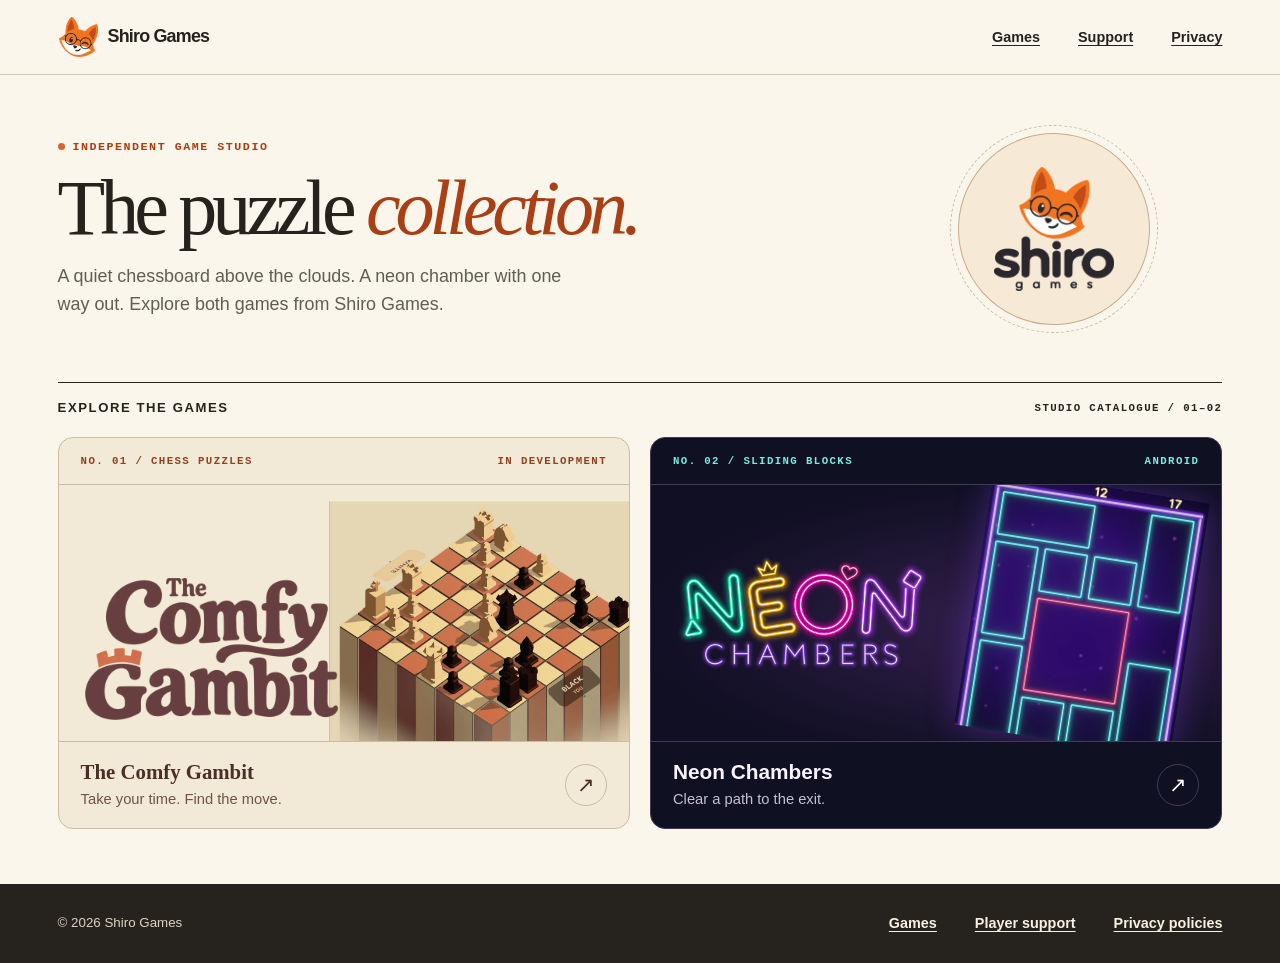
==== index.html @ bc64e57d "Present both Shiro games with official artwork, intros and player policies" ====
<!doctype html>
<html lang="en"><head><meta charset="utf-8"><meta name="viewport" content="width=device-width, initial-scale=1">
<title>The puzzle collection | Shiro Games</title><meta name="description" content="Discover The Comfy Gambit and Neon Chambers, two Android puzzle games from Shiro Games.">
<link rel="icon" href="/assets/fox.webp" type="image/webp"><link rel="stylesheet" href="/style.css"></head>
<body class=""><a class="skip" href="#main">Skip to content</a>
<header class="top"><div class="wrap"><a class="brand" href="/"><img src="/assets/fox.webp" alt="">Shiro Games</a><nav aria-label="Main"><a href="/#games">Games</a><a href="/support.html">Support</a><a href="/privacy.html">Privacy</a></nav></div></header>
<main id="main"><div class="wrap"><section class="studio"><div><p class="kicker"><span class="dot"></span>Independent game studio</p><h1>The puzzle <em>collection.</em></h1><p class="standfirst">A quiet chessboard above the clouds. A neon chamber with one way out. Explore both games from Shiro Games.</p></div><div class="stamp"><img class="" src="/assets/shiro.webp" alt="Shiro Games fox logo"></div></section>
<section id="games" aria-labelledby="games-title"><div class="labelrow"><h2 id="games-title">Explore the games</h2><span class="edition">Studio catalogue / 01–02</span></div><div class="shelf"><a class="card comfy" href="/the-comfy-gambit/"><div class="cardtop"><span class="num">No. 01 / Chess puzzles</span><span class="num">In development</span></div>
<div class="plate"><img class="letter" src="/assets/comfy-logo.webp" alt=""><img class="board" src="/assets/comfy-board.webp" alt=""></div><div class="cardbody"><div><h3>The Comfy Gambit</h3><p>Take your time. Find the move.</p></div><span class="arrow" aria-hidden="true">↗</span></div></a><a class="card neon" href="/neon-chambers-site/"><div class="cardtop"><span class="num">No. 02 / Sliding blocks</span><span class="num">Android</span></div>
<div class="plate"><img class="letter" src="/assets/neon-logo.webp" alt=""><img class="board" src="/assets/neon-board.webp" alt=""></div><div class="cardbody"><div><h3>Neon Chambers</h3><p>Clear a path to the exit.</p></div><span class="arrow" aria-hidden="true">↗</span></div></a></div></section></div></main>
<footer class="foot"><div class="wrap"><small>© 2026 Shiro Games</small><div class="footlinks"><a href="/#games">Games</a><a href="/support.html">Player support</a><a href="/privacy.html">Privacy policies</a></div></div></footer></body></html>
---- style.css ----
* {box-sizing:border-box}
:root {--paper:#faf6ec;--ink:#26231f;--muted:#625d54;--accent:#a83f15;--line:#d5c9b8;--serif:Georgia,"Times New Roman",serif;--sans:"Segoe UI",Arial,sans-serif;--mono:ui-monospace,Consolas,monospace}
body {margin:0;background:var(--paper);color:var(--ink);font:1rem/1.55 var(--sans)}
a {color:inherit;text-underline-offset:.2em} a:hover {text-decoration-thickness:2px} :focus-visible {outline:3px solid #0086a0;outline-offset:4px}
img,video {display:block;max-width:100%} p,h1,h2,h3,figure {margin:0} main {min-height:62vh}
.wrap {max-width:1260px;width:calc(100% - clamp(36px,9vw,144px));margin:auto}
.top {border-bottom:1px solid var(--line);background:#faf6ec;color:#26231f}
.top .wrap,.foot .wrap,.bar,.labelrow {display:flex;align-items:center;justify-content:space-between;gap:18px}
.top .wrap {min-height:74px}.brand {display:inline-flex;gap:9px;align-items:center;text-decoration:none;font-size:1.12rem;font-weight:750;letter-spacing:-.045em}
.brand img {width:41px;height:40px;object-fit:contain} nav,.footlinks,.actions {display:flex;gap:clamp(14px,3vw,38px);align-items:center;flex-wrap:wrap}
nav a,.footlinks a {font-size:.9rem;font-weight:600}.skip {position:absolute;top:-100px;z-index:10;background:white;color:black;padding:8px}.skip:focus {top:0}
.kicker,.num,.edition {font:700 .73rem/1.5 var(--mono);letter-spacing:.13em;text-transform:uppercase}
.kicker {color:var(--accent)}.dot {display:inline-block;width:.62em;height:.62em;border-radius:50%;background:#d36832;margin-right:.65em}
.studio {display:grid;grid-template-columns:1fr minmax(160px,29%);align-items:center;gap:6%;padding:clamp(32px,4.5vw,68px) 0}
.studio h1,.page-title {font:normal clamp(3rem,6.1vw,5.9rem)/.98 var(--serif);letter-spacing:-.065em;margin:14px 0 16px}
.studio h1 em {color:var(--accent);font-weight:400}.standfirst {max-width:52ch;color:var(--muted);font-size:clamp(1rem,1.4vw,1.18rem)}
.stamp {justify-self:center;width:clamp(140px,15vw,210px);aspect-ratio:1;display:grid;place-items:center;border:1px solid #caaa89;border-radius:50%;outline:1px dashed #cfbc9f;outline-offset:7px;background:#f6e9d6;transform:rotate(3deg)}
.stamp img {width:63%;transform:rotate(-3deg)}.labelrow {border-top:1px solid var(--ink);padding:15px 0 18px}.labelrow h2 {font-size:.82rem;letter-spacing:.12em;text-transform:uppercase}.num,.edition {font-size:.67rem}
.shelf {display:grid;grid-template-columns:1fr 1fr;gap:20px;padding-bottom:55px}
.comfy {--paper:#f2e9d6;--ink:#492e29;--accent:#914122;--muted:#705349;--line:#cbbb9f;--btn:#663a2c;--btnink:#fff4e1}
.neon {--paper:#101023;--ink:#faf4ff;--muted:#c6bfd8;--accent:#79ecde;--line:#433856;--btn:#9af4e6;--btnink:#101628}
.card {background:var(--paper);color:var(--ink);overflow:hidden;display:flex;flex-direction:column;border-radius:15px;border:1px solid var(--line);text-decoration:none}
.cardtop {display:flex;justify-content:space-between;gap:12px;color:var(--accent);padding:15px 22px;border-bottom:1px solid var(--line)}
.plate {display:grid;grid-template-columns:51% 49%;align-items:center;position:relative;isolation:isolate;height:clamp(190px,20vw,275px);overflow:hidden}
.comfy .plate {background:#f2ead7}.neon .plate {background:radial-gradient(ellipse at 68% 55%,#35204e,#100f23 73%)}
.plate .letter {width:87%;margin-left:9%;z-index:1}.plate .board {width:115%;max-width:none;justify-self:center}
.neon .plate .board {width:78%;transform:rotate(9deg);box-shadow:0 0 32px #8a48ff55}.comfy .plate .board {mix-blend-mode:multiply;transform:translateY(5%)}
.cardbody {display:flex;justify-content:space-between;align-items:center;gap:10px;border-top:1px solid var(--line);padding:18px 22px}
.cardbody p {font-size:.92rem;color:var(--muted);margin-top:4px}.cardbody h3 {font:600 1.3rem var(--serif)}.neon .cardbody h3 {font-family:var(--sans)}
.arrow {flex:none;display:grid;place-items:center;width:42px;height:42px;border:1px solid var(--line);border-radius:50%;font-size:1.3rem}.card:hover .arrow {background:var(--btn);color:var(--btnink)}
.foot {background:#26231f;color:#f9f1e2}.foot .wrap {padding:28px 0;flex-wrap:wrap}.foot small {color:#e1d2c0}
.game,.doc {background:var(--paper);color:var(--ink)}.hero {display:grid;grid-template-columns:1fr 1fr;align-items:center;gap:7%;padding:clamp(36px,5vw,80px) 0}
.game h1 img {width:min(95%,400px);max-height:190px;object-fit:contain;object-position:left;margin:22px 0}.game h2 {font:normal clamp(2.3rem,4.5vw,4.3rem)/1.01 var(--serif);letter-spacing:-.045em}.neon.game h2 {font-family:var(--sans);font-weight:700}
.lede {max-width:46ch;margin:12px 0 24px;color:var(--muted);font-size:1.08rem}
.btn {display:inline-block;padding:10px 18px;background:var(--btn,#983c19);color:var(--btnink,white);border-radius:30px;text-decoration:none;font-weight:650}.btn:hover {text-decoration:underline}
.actions {gap:16px}.cover {border:1px solid var(--line);border-radius:12px;padding:14px;background:var(--paper);max-width:460px;width:100%;justify-self:end;overflow:hidden}
.cover img {width:100%;height:clamp(230px,26vw,385px);object-fit:contain}.cover figcaption {border-top:1px solid var(--line);padding:10px 2px 0;color:var(--muted)}
.section {padding:clamp(32px,5vw,72px) 0;border-top:1px solid var(--line)}.section h2 {margin:8px 0 20px}
.frames {display:grid;grid-template-columns:repeat(3,1fr);gap:clamp(12px,3vw,38px)}.frames img {width:100%;height:auto;border:1px solid var(--line);border-radius:12px}
.frames figcaption {margin:12px 0;color:var(--muted);font-size:.94rem}.frames b {display:block;color:var(--ink);font-size:1.06rem}
.film {display:grid;grid-template-columns:.8fr 1.2fr;align-items:center;gap:7%}.film video {width:100%;height:clamp(210px,25vw,340px);background:var(--paper);border:1px solid var(--line);border-radius:12px;object-fit:contain;padding:8px}
.doc .inner {max-width:760px;margin:auto;padding:50px 0 70px}.doc h1 {font:normal clamp(2.5rem,5vw,4.5rem)/1.04 var(--serif);letter-spacing:-.05em;margin:12px 0 18px}.doc h2 {font:600 1.55rem/1.18 var(--serif);margin:34px 0 10px}.doc p,.doc li {margin-bottom:12px}.doc a {color:var(--accent)}.doc ul {padding-left:1.3rem}.doc .policy-choice {display:block;padding:16px 0;border-bottom:1px solid var(--line);font-weight:650}
@media(max-width:760px){.wrap {width:calc(100% - 36px)}.shelf {grid-template-columns:1fr}.plate {height:clamp(185px,47vw,320px)}.studio {grid-template-columns:1fr 100px;gap:18px}.stamp {width:90px}.studio h1 {font-size:clamp(2.7rem,7.4vw,4.1rem)}.hero,.film {grid-template-columns:1fr;gap:26px}.cover {justify-self:center;max-width:520px}.cover img {height:250px}.frames {gap:12px}.film video {height:250px}.edition {letter-spacing:.04em}.top .wrap {gap:8px;min-height:60px}nav {gap:12px}}
@media(max-width:510px){.top .brand {font-size:1rem;gap:4px}.brand img {width:29px}nav a {font-size:.8rem}.studio {grid-template-columns:1fr 72px}.stamp {width:66px}.standfirst {font-size:.96rem}.cardbody,.cardtop {padding:14px 15px}.frames {grid-template-columns:repeat(3,minmax(0,1fr))}.frames figcaption {font-size:.8rem}.frames b {font-size:.9rem}.wrap {width:calc(100% - 28px)}.footlinks {gap:13px}.game h1 img {max-height:140px}.doc .inner {padding-top:32px}}
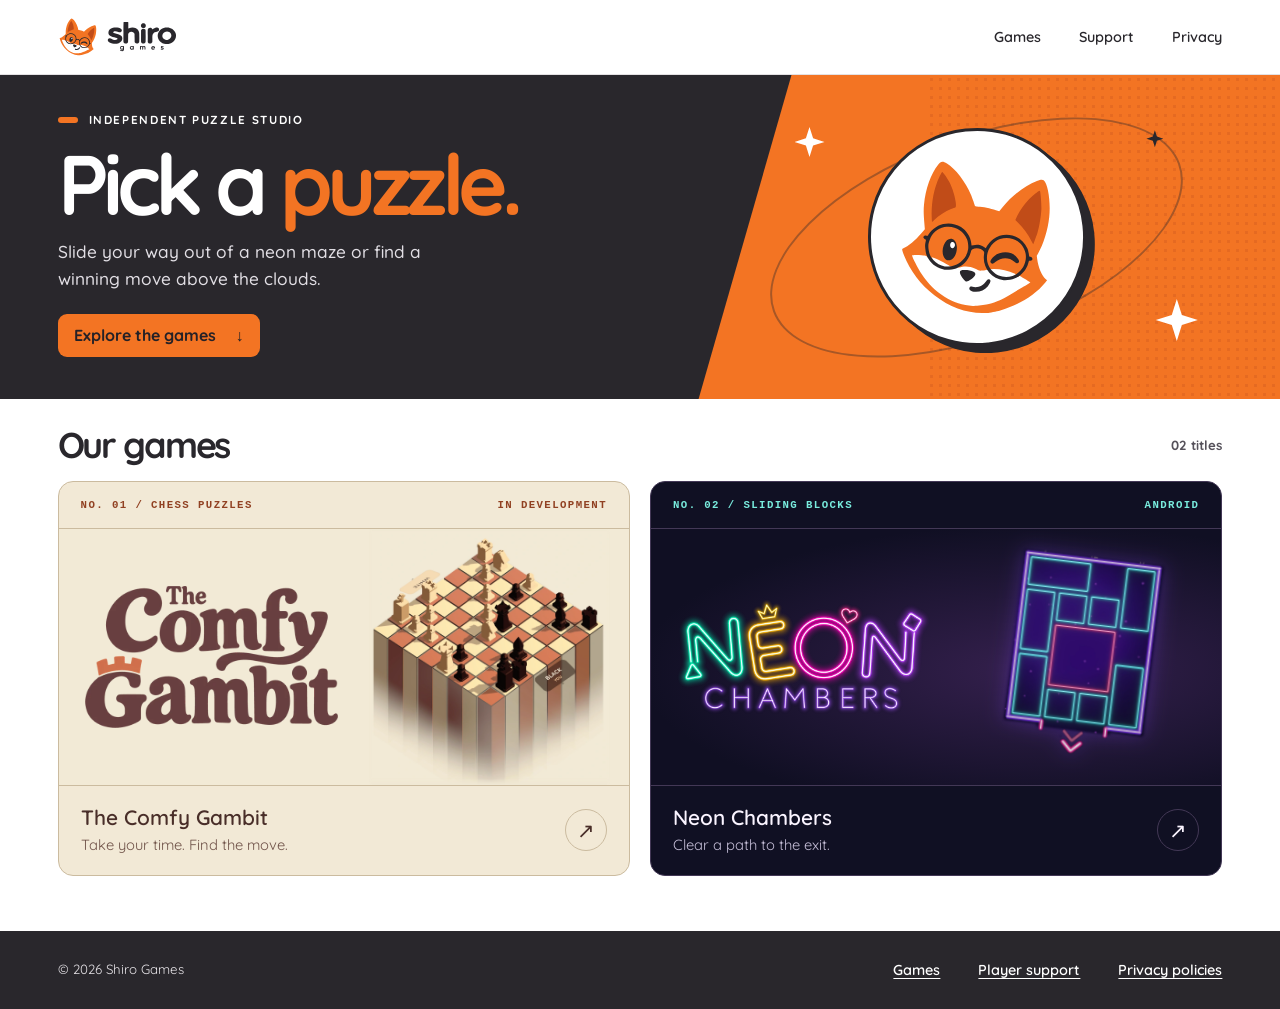
==== commit faac00a3: "Restore Shiro studio colors and lettering and blend the genuine game artwork" ====
--- a/index.html
+++ b/index.html
@@ -1,11 +1,26 @@
 <!doctype html>
 <html lang="en"><head><meta charset="utf-8"><meta name="viewport" content="width=device-width, initial-scale=1">
 <title>The puzzle collection | Shiro Games</title><meta name="description" content="Discover The Comfy Gambit and Neon Chambers, two Android puzzle games from Shiro Games.">
-<link rel="icon" href="/assets/fox.webp" type="image/webp"><link rel="stylesheet" href="/style.css"></head>
-<body class=""><a class="skip" href="#main">Skip to content</a>
-<header class="top"><div class="wrap"><a class="brand" href="/"><img src="/assets/fox.webp" alt="">Shiro Games</a><nav aria-label="Main"><a href="/#games">Games</a><a href="/support.html">Support</a><a href="/privacy.html">Privacy</a></nav></div></header>
-<main id="main"><div class="wrap"><section class="studio"><div><p class="kicker"><span class="dot"></span>Independent game studio</p><h1>The puzzle <em>collection.</em></h1><p class="standfirst">A quiet chessboard above the clouds. A neon chamber with one way out. Explore both games from Shiro Games.</p></div><div class="stamp"><img class="" src="/assets/shiro.webp" alt="Shiro Games fox logo"></div></section>
-<section id="games" aria-labelledby="games-title"><div class="labelrow"><h2 id="games-title">Explore the games</h2><span class="edition">Studio catalogue / 01–02</span></div><div class="shelf"><a class="card comfy" href="/the-comfy-gambit/"><div class="cardtop"><span class="num">No. 01 / Chess puzzles</span><span class="num">In development</span></div>
-<div class="plate"><img class="letter" src="/assets/comfy-logo.webp" alt=""><img class="board" src="/assets/comfy-board.webp" alt=""></div><div class="cardbody"><div><h3>The Comfy Gambit</h3><p>Take your time. Find the move.</p></div><span class="arrow" aria-hidden="true">↗</span></div></a><a class="card neon" href="/neon-chambers-site/"><div class="cardtop"><span class="num">No. 02 / Sliding blocks</span><span class="num">Android</span></div>
-<div class="plate"><img class="letter" src="/assets/neon-logo.webp" alt=""><img class="board" src="/assets/neon-board.webp" alt=""></div><div class="cardbody"><div><h3>Neon Chambers</h3><p>Clear a path to the exit.</p></div><span class="arrow" aria-hidden="true">↗</span></div></a></div></section></div></main>
+<link rel="icon" href="/assets/fox.webp" type="image/webp"><link rel="stylesheet" href="/style.css?v=fox2"></head>
+<body class="home"><a class="skip" href="#main">Skip to content</a>
+<header class="top"><div class="wrap"><a class="brand" href="/"><img class="brand-fox" src="/assets/shiro-fox.svg" alt=""><img class="brand-type" src="/assets/shiro-type.svg" alt="Shiro Games"></a><nav aria-label="Main"><a href="/#games">Games</a><a href="/support.html">Support</a><a href="/privacy.html">Privacy</a></nav></div></header>
+<main id="main">
+  <section class="spotlight">
+    <div class="wrap studio">
+      <div class="studio-copy">
+        <p class="kicker"><span class="signal"></span>Independent puzzle studio</p>
+        <h1>Pick a <span>puzzle.</span></h1>
+        <p class="standfirst">Slide your way out of a neon maze or find a winning move above the clouds.</p>
+        <a class="jump" href="#games">Explore the games <span aria-hidden="true">↓</span></a>
+      </div>
+      <div class="fox-print" aria-hidden="true"><div class="orbit"></div><div class="fox-disc"><img src="/assets/shiro-fox.svg" alt=""></div><i class="spark one"></i><i class="spark two"></i><i class="spark three"></i></div>
+    </div>
+  </section>
+  <section class="wrap collection" id="games" aria-labelledby="games-title">
+    <div class="labelrow"><h2 id="games-title">Our games</h2><span class="catalog-count">02 titles</span></div>
+    <div class="shelf"><a class="card comfy" href="/the-comfy-gambit/"><div class="cardtop"><span class="num">No. 01 / Chess puzzles</span><span class="num">In development</span></div>
+<div class="plate"><img class="letter" src="/assets/comfy-logo.webp" alt=""><img class="board" src="/assets/comfy-board.webp?v=blend" alt=""></div><div class="cardbody"><div><h3>The Comfy Gambit</h3><p>Take your time. Find the move.</p></div><span class="arrow" aria-hidden="true">↗</span></div></a><a class="card neon" href="/neon-chambers-site/"><div class="cardtop"><span class="num">No. 02 / Sliding blocks</span><span class="num">Android</span></div>
+<div class="plate"><img class="letter" src="/assets/neon-logo.webp" alt=""><img class="board" src="/assets/neon-board.webp?v=full" alt=""></div><div class="cardbody"><div><h3>Neon Chambers</h3><p>Clear a path to the exit.</p></div><span class="arrow" aria-hidden="true">↗</span></div></a></div>
+  </section>
+</main>
 <footer class="foot"><div class="wrap"><small>© 2026 Shiro Games</small><div class="footlinks"><a href="/#games">Games</a><a href="/support.html">Player support</a><a href="/privacy.html">Privacy policies</a></div></div></footer></body></html>
--- a/style.css
+++ b/style.css
@@ -1,36 +1,74 @@
 * {box-sizing:border-box}
-:root {--paper:#faf6ec;--ink:#26231f;--muted:#625d54;--accent:#a83f15;--line:#d5c9b8;--serif:Georgia,"Times New Roman",serif;--sans:"Segoe UI",Arial,sans-serif;--mono:ui-monospace,Consolas,monospace}
+@font-face {
+  font-family: "Shiro UI";
+  src: url("/assets/type/Quicksand.ttf") format("truetype");
+  font-weight: 300 700;
+  font-display: swap;
+}
+:root {
+  --fox: #f37423;
+  --ear: #c14c18;
+  --charcoal: #29272c;
+  --paper: #fff;
+  --ink: var(--charcoal);
+  --muted: #56535c;
+  --accent: #9b3b12;
+  --line: #dddbe0;
+  --sans: "Shiro UI", "Trebuchet MS", sans-serif;
+  --mono: ui-monospace, Consolas, monospace;
+}
 body {margin:0;background:var(--paper);color:var(--ink);font:1rem/1.55 var(--sans)}
 a {color:inherit;text-underline-offset:.2em} a:hover {text-decoration-thickness:2px} :focus-visible {outline:3px solid #0086a0;outline-offset:4px}
 img,video {display:block;max-width:100%} p,h1,h2,h3,figure {margin:0} main {min-height:62vh}
 .wrap {max-width:1260px;width:calc(100% - clamp(36px,9vw,144px));margin:auto}
-.top {border-bottom:1px solid var(--line);background:#faf6ec;color:#26231f}
+.top {border-bottom:1px solid #e3e1e3;background:white;color:var(--charcoal)}
 .top .wrap,.foot .wrap,.bar,.labelrow {display:flex;align-items:center;justify-content:space-between;gap:18px}
 .top .wrap {min-height:74px}.brand {display:inline-flex;gap:9px;align-items:center;text-decoration:none;font-size:1.12rem;font-weight:750;letter-spacing:-.045em}
-.brand img {width:41px;height:40px;object-fit:contain} nav,.footlinks,.actions {display:flex;gap:clamp(14px,3vw,38px);align-items:center;flex-wrap:wrap}
+.brand img {display:block;object-fit:contain}
+.brand-fox {width:40px;height:41px}
+.brand-type {width:70px;height:34px}
+nav a {text-decoration:none}
+nav a:hover {text-decoration:underline;text-decoration-color:var(--ear)} nav,.footlinks,.actions {display:flex;gap:clamp(14px,3vw,38px);align-items:center;flex-wrap:wrap}
 nav a,.footlinks a {font-size:.9rem;font-weight:600}.skip {position:absolute;top:-100px;z-index:10;background:white;color:black;padding:8px}.skip:focus {top:0}
 .kicker,.num,.edition {font:700 .73rem/1.5 var(--mono);letter-spacing:.13em;text-transform:uppercase}
-.kicker {color:var(--accent)}.dot {display:inline-block;width:.62em;height:.62em;border-radius:50%;background:#d36832;margin-right:.65em}
-.studio {display:grid;grid-template-columns:1fr minmax(160px,29%);align-items:center;gap:6%;padding:clamp(32px,4.5vw,68px) 0}
-.studio h1,.page-title {font:normal clamp(3rem,6.1vw,5.9rem)/.98 var(--serif);letter-spacing:-.065em;margin:14px 0 16px}
-.studio h1 em {color:var(--accent);font-weight:400}.standfirst {max-width:52ch;color:var(--muted);font-size:clamp(1rem,1.4vw,1.18rem)}
-.stamp {justify-self:center;width:clamp(140px,15vw,210px);aspect-ratio:1;display:grid;place-items:center;border:1px solid #caaa89;border-radius:50%;outline:1px dashed #cfbc9f;outline-offset:7px;background:#f6e9d6;transform:rotate(3deg)}
-.stamp img {width:63%;transform:rotate(-3deg)}.labelrow {border-top:1px solid var(--ink);padding:15px 0 18px}.labelrow h2 {font-size:.82rem;letter-spacing:.12em;text-transform:uppercase}.num,.edition {font-size:.67rem}
+.kicker {color:var(--accent)}
+.spotlight {background:var(--charcoal);color:#fff;overflow:hidden}
+.studio {position:relative;isolation:isolate;display:grid;grid-template-columns:1.25fr 1fr;align-items:center;gap:5%;min-height:315px}
+.studio-copy {padding:36px 0 42px;z-index:1}
+.studio .kicker {display:flex;align-items:center;gap:11px;color:white;font-family:var(--sans);letter-spacing:.14em}
+.signal {width:20px;height:6px;border-radius:8px;background:var(--fox)}
+.studio h1 {font:700 clamp(3rem,6.6vw,6.5rem)/1.07 var(--sans);letter-spacing:-.07em;margin:10px 0}
+.studio h1 span {color:var(--fox)}
+.standfirst {max-width:40ch;color:#e2dfe5;font-size:clamp(1rem,1.35vw,1.15rem);font-weight:500}
+.jump {display:inline-flex;align-items:center;gap:20px;margin-top:22px;padding:9px 16px;border-radius:9px;background:var(--fox);color:#242127;font-weight:700;text-decoration:none}
+.jump:hover {background:#ff8c40}
+.fox-print {height:100%;min-height:225px;position:relative;display:grid;place-items:center;isolation:isolate}
+.fox-print:before {content:"";position:absolute;inset:0 -30vw 0 3%;background:var(--fox);transform:skewX(-16deg);z-index:-2}
+.fox-print:after {content:"";position:absolute;inset:0 -18vw 0 40%;background-image:radial-gradient(#a83c182e 1.4px,transparent 1.7px);background-size:9px 9px;z-index:-1}
+.fox-disc {width:clamp(142px,17vw,228px);aspect-ratio:1;background:#fff;border-radius:50%;display:grid;place-items:center;box-shadow:8px 8px 0 var(--charcoal);border:3px solid var(--charcoal);transform:rotate(-6deg)}
+.fox-disc img {width:80%;height:80%;object-fit:contain}
+.orbit {position:absolute;width:88%;height:62%;border:2px solid #29272c60;border-radius:50%;transform:rotate(-20deg)}
+.spark {position:absolute;background:#fff;clip-path:polygon(50% 0,62% 38%,100% 50%,62% 62%,50% 100%,38% 62%,0 50%,38% 38%);width:30px;height:30px}
+.spark.one {left:13%;top:16%}.spark.two {right:5%;bottom:18%;width:42px;height:42px}.spark.three {right:12%;top:17%;width:17px;height:17px;background:var(--charcoal)}
+.labelrow {padding:26px 0 16px}
+.labelrow h2 {font-size:clamp(1.7rem,2.8vw,2.5rem);letter-spacing:-.06em;line-height:1.1}
+.catalog-count {font-size:.83rem;font-weight:700;color:#55515a}
+.num,.edition {font-size:.67rem}
 .shelf {display:grid;grid-template-columns:1fr 1fr;gap:20px;padding-bottom:55px}
 .comfy {--paper:#f2e9d6;--ink:#492e29;--accent:#914122;--muted:#705349;--line:#cbbb9f;--btn:#663a2c;--btnink:#fff4e1}
 .neon {--paper:#101023;--ink:#faf4ff;--muted:#c6bfd8;--accent:#79ecde;--line:#433856;--btn:#9af4e6;--btnink:#101628}
 .card {background:var(--paper);color:var(--ink);overflow:hidden;display:flex;flex-direction:column;border-radius:15px;border:1px solid var(--line);text-decoration:none}
 .cardtop {display:flex;justify-content:space-between;gap:12px;color:var(--accent);padding:15px 22px;border-bottom:1px solid var(--line)}
-.plate {display:grid;grid-template-columns:51% 49%;align-items:center;position:relative;isolation:isolate;height:clamp(190px,20vw,275px);overflow:hidden}
-.comfy .plate {background:#f2ead7}.neon .plate {background:radial-gradient(ellipse at 68% 55%,#35204e,#100f23 73%)}
+.plate {display:grid;grid-template-columns:51% 49%;grid-template-rows:minmax(0,1fr);align-items:center;position:relative;isolation:isolate;height:clamp(190px,20vw,275px);overflow:hidden}
+.comfy .plate {background:#f2ead6}.neon .plate {background:radial-gradient(ellipse at 68% 55%,#35204e,#100f23 73%)}
 .plate .letter {width:87%;margin-left:9%;z-index:1}.plate .board {width:115%;max-width:none;justify-self:center}
-.neon .plate .board {width:78%;transform:rotate(9deg);box-shadow:0 0 32px #8a48ff55}.comfy .plate .board {mix-blend-mode:multiply;transform:translateY(5%)}
+.neon .plate .board {width:auto;height:80%;max-width:88%;object-fit:contain;transform:rotate(7deg);filter:drop-shadow(0 0 10px #8545ff4d)}.comfy .plate .board {width:100%;height:100%;object-fit:contain}
 .cardbody {display:flex;justify-content:space-between;align-items:center;gap:10px;border-top:1px solid var(--line);padding:18px 22px}
-.cardbody p {font-size:.92rem;color:var(--muted);margin-top:4px}.cardbody h3 {font:600 1.3rem var(--serif)}.neon .cardbody h3 {font-family:var(--sans)}
+.cardbody p {font-size:.92rem;color:var(--muted);margin-top:4px}.cardbody h3 {font:600 1.3rem var(--sans)}.neon .cardbody h3 {font-family:var(--sans)}
 .arrow {flex:none;display:grid;place-items:center;width:42px;height:42px;border:1px solid var(--line);border-radius:50%;font-size:1.3rem}.card:hover .arrow {background:var(--btn);color:var(--btnink)}
-.foot {background:#26231f;color:#f9f1e2}.foot .wrap {padding:28px 0;flex-wrap:wrap}.foot small {color:#e1d2c0}
+.foot {background:var(--charcoal);color:white}.foot .wrap {padding:28px 0;flex-wrap:wrap}.foot small {color:#e7e4e8}
 .game,.doc {background:var(--paper);color:var(--ink)}.hero {display:grid;grid-template-columns:1fr 1fr;align-items:center;gap:7%;padding:clamp(36px,5vw,80px) 0}
-.game h1 img {width:min(95%,400px);max-height:190px;object-fit:contain;object-position:left;margin:22px 0}.game h2 {font:normal clamp(2.3rem,4.5vw,4.3rem)/1.01 var(--serif);letter-spacing:-.045em}.neon.game h2 {font-family:var(--sans);font-weight:700}
+.game h1 img {width:min(95%,400px);max-height:190px;object-fit:contain;object-position:left;margin:22px 0}.game h2 {font:700 clamp(2.3rem,4.5vw,4.3rem)/1.01 var(--sans);letter-spacing:-.045em}.neon.game h2 {font-family:var(--sans);font-weight:700}
 .lede {max-width:46ch;margin:12px 0 24px;color:var(--muted);font-size:1.08rem}
 .btn {display:inline-block;padding:10px 18px;background:var(--btn,#983c19);color:var(--btnink,white);border-radius:30px;text-decoration:none;font-weight:650}.btn:hover {text-decoration:underline}
 .actions {gap:16px}.cover {border:1px solid var(--line);border-radius:12px;padding:14px;background:var(--paper);max-width:460px;width:100%;justify-self:end;overflow:hidden}
@@ -39,6 +77,15 @@
 .frames {display:grid;grid-template-columns:repeat(3,1fr);gap:clamp(12px,3vw,38px)}.frames img {width:100%;height:auto;border:1px solid var(--line);border-radius:12px}
 .frames figcaption {margin:12px 0;color:var(--muted);font-size:.94rem}.frames b {display:block;color:var(--ink);font-size:1.06rem}
 .film {display:grid;grid-template-columns:.8fr 1.2fr;align-items:center;gap:7%}.film video {width:100%;height:clamp(210px,25vw,340px);background:var(--paper);border:1px solid var(--line);border-radius:12px;object-fit:contain;padding:8px}
-.doc .inner {max-width:760px;margin:auto;padding:50px 0 70px}.doc h1 {font:normal clamp(2.5rem,5vw,4.5rem)/1.04 var(--serif);letter-spacing:-.05em;margin:12px 0 18px}.doc h2 {font:600 1.55rem/1.18 var(--serif);margin:34px 0 10px}.doc p,.doc li {margin-bottom:12px}.doc a {color:var(--accent)}.doc ul {padding-left:1.3rem}.doc .policy-choice {display:block;padding:16px 0;border-bottom:1px solid var(--line);font-weight:650}
-@media(max-width:760px){.wrap {width:calc(100% - 36px)}.shelf {grid-template-columns:1fr}.plate {height:clamp(185px,47vw,320px)}.studio {grid-template-columns:1fr 100px;gap:18px}.stamp {width:90px}.studio h1 {font-size:clamp(2.7rem,7.4vw,4.1rem)}.hero,.film {grid-template-columns:1fr;gap:26px}.cover {justify-self:center;max-width:520px}.cover img {height:250px}.frames {gap:12px}.film video {height:250px}.edition {letter-spacing:.04em}.top .wrap {gap:8px;min-height:60px}nav {gap:12px}}
-@media(max-width:510px){.top .brand {font-size:1rem;gap:4px}.brand img {width:29px}nav a {font-size:.8rem}.studio {grid-template-columns:1fr 72px}.stamp {width:66px}.standfirst {font-size:.96rem}.cardbody,.cardtop {padding:14px 15px}.frames {grid-template-columns:repeat(3,minmax(0,1fr))}.frames figcaption {font-size:.8rem}.frames b {font-size:.9rem}.wrap {width:calc(100% - 28px)}.footlinks {gap:13px}.game h1 img {max-height:140px}.doc .inner {padding-top:32px}}
+.doc .inner {max-width:760px;margin:auto;padding:50px 0 70px}.doc h1 {font:700 clamp(2.5rem,5vw,4.5rem)/1.04 var(--sans);letter-spacing:-.05em;margin:12px 0 18px}.doc h2 {font:600 1.55rem/1.18 var(--sans);margin:34px 0 10px}.doc p,.doc li {margin-bottom:12px}.doc a {color:var(--accent)}.doc ul {padding-left:1.3rem}.doc .policy-choice {display:block;padding:16px 0;border-bottom:1px solid var(--line);font-weight:650}
+@media(max-width:760px){.wrap {width:calc(100% - 36px)}.shelf {grid-template-columns:1fr}.plate {height:clamp(185px,47vw,320px)}.studio {grid-template-columns:1.15fr .85fr;gap:14px;min-height:245px}.studio h1 {font-size:clamp(2.7rem,7.4vw,4.1rem)}.hero,.film {grid-template-columns:1fr;gap:26px}.cover {justify-self:center;max-width:520px}.cover img {height:250px}.frames {gap:12px}.film video {height:250px}.edition {letter-spacing:.04em}.top .wrap {gap:8px;min-height:60px}nav {gap:12px}}
+@media(max-width:510px){.top .brand {font-size:1rem;gap:4px}.brand-fox {width:28px;height:32px}.brand-type {width:53px;height:26px}nav a {font-size:.8rem}.studio {grid-template-columns:minmax(0,1fr) 28%;gap:10px}.fox-disc {width:98px;box-shadow:4px 4px 0 var(--charcoal)}.fox-print {min-height:150px}.studio-copy {padding:26px 0}.studio .kicker {font-size:.6rem}.studio h1 {font-size:clamp(2.4rem,10vw,3rem)}.spark.one {left:8%;top:21%;width:16px;height:16px}.spark.two {width:20px;height:20px}.orbit {width:130%;height:48%}.standfirst {font-size:.96rem}.cardbody,.cardtop {padding:14px 15px}.frames {grid-template-columns:repeat(3,minmax(0,1fr))}.frames figcaption {font-size:.8rem}.frames b {font-size:.9rem}.wrap {width:calc(100% - 28px)}.footlinks {gap:13px}.game h1 img {max-height:140px}.doc .inner {padding-top:32px}}
+
+/* The feature render has a lighter paper stock than the in-game capture. */
+.game.comfy .cover {padding:0;background:#ffffeb;border-color:#d7c8ad;border-radius:24px}
+.game.comfy .cover img {height:auto;max-height:390px;object-fit:contain;mask-image:linear-gradient(90deg,transparent,#000 5% 95%,transparent)}
+.game.comfy .cover figcaption {background:#fcf5e6;text-align:center;padding:10px}
+.game.comfy .hero {gap:5%}
+.game.comfy .section .frames img {box-shadow:0 8px 24px #643e2412}
+.doc nav a,.doc .footlinks a {color:inherit}
+@media(max-width:510px){.game.comfy .cover img{max-height:285px}}
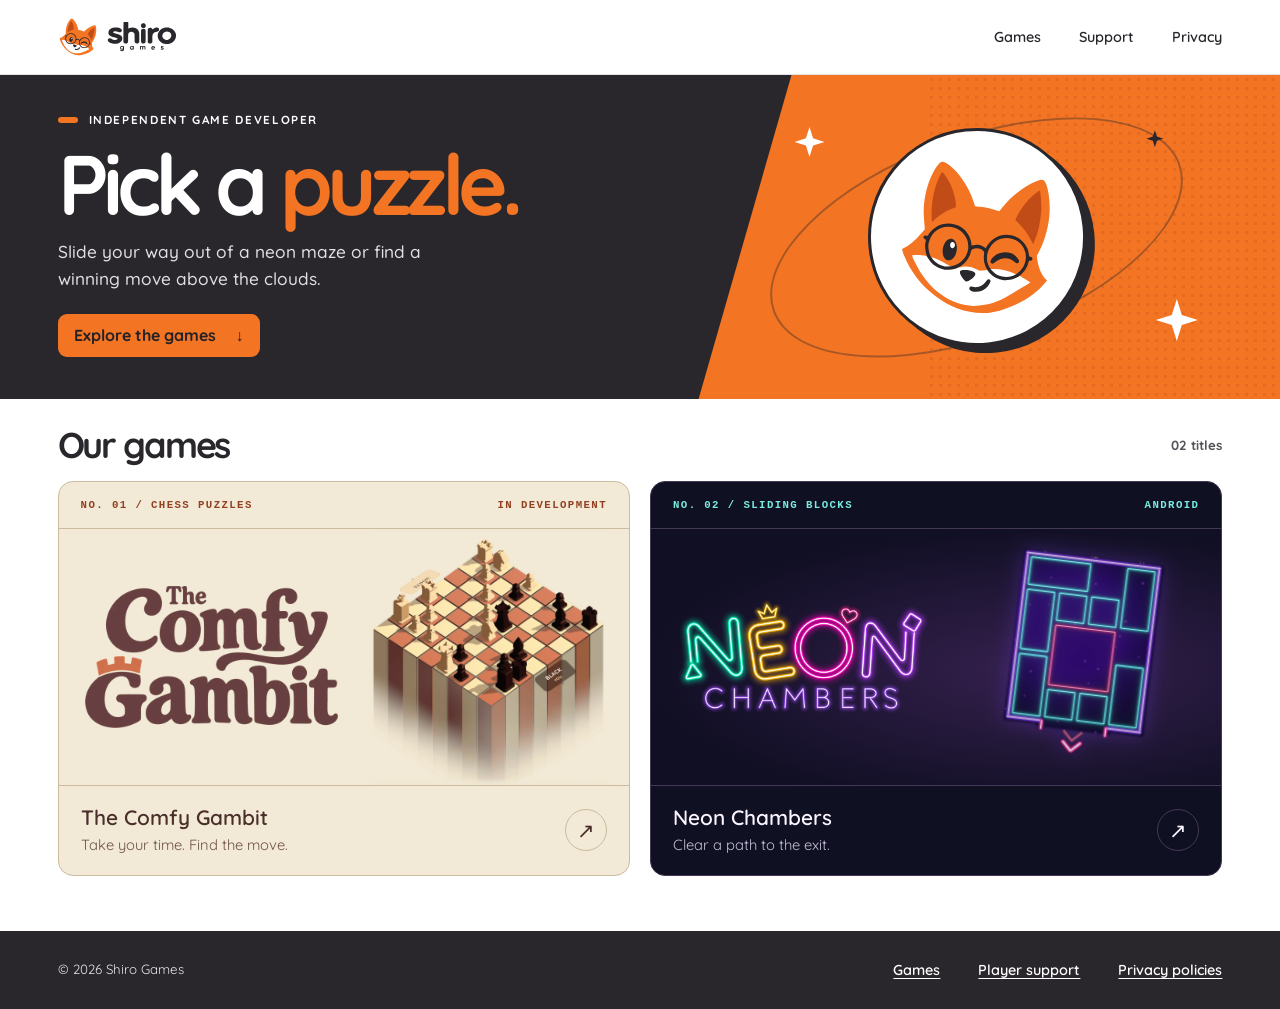
==== commit 75a578e3: "Update the homepage developer label" ====
--- a/index.html
+++ b/index.html
@@ -8,7 +8,7 @@
   <section class="spotlight">
     <div class="wrap studio">
       <div class="studio-copy">
-        <p class="kicker"><span class="signal"></span>Independent puzzle studio</p>
+        <p class="kicker"><span class="signal"></span>Independent game developer</p>
         <h1>Pick a <span>puzzle.</span></h1>
         <p class="standfirst">Slide your way out of a neon maze or find a winning move above the clouds.</p>
         <a class="jump" href="#games">Explore the games <span aria-hidden="true">↓</span></a>
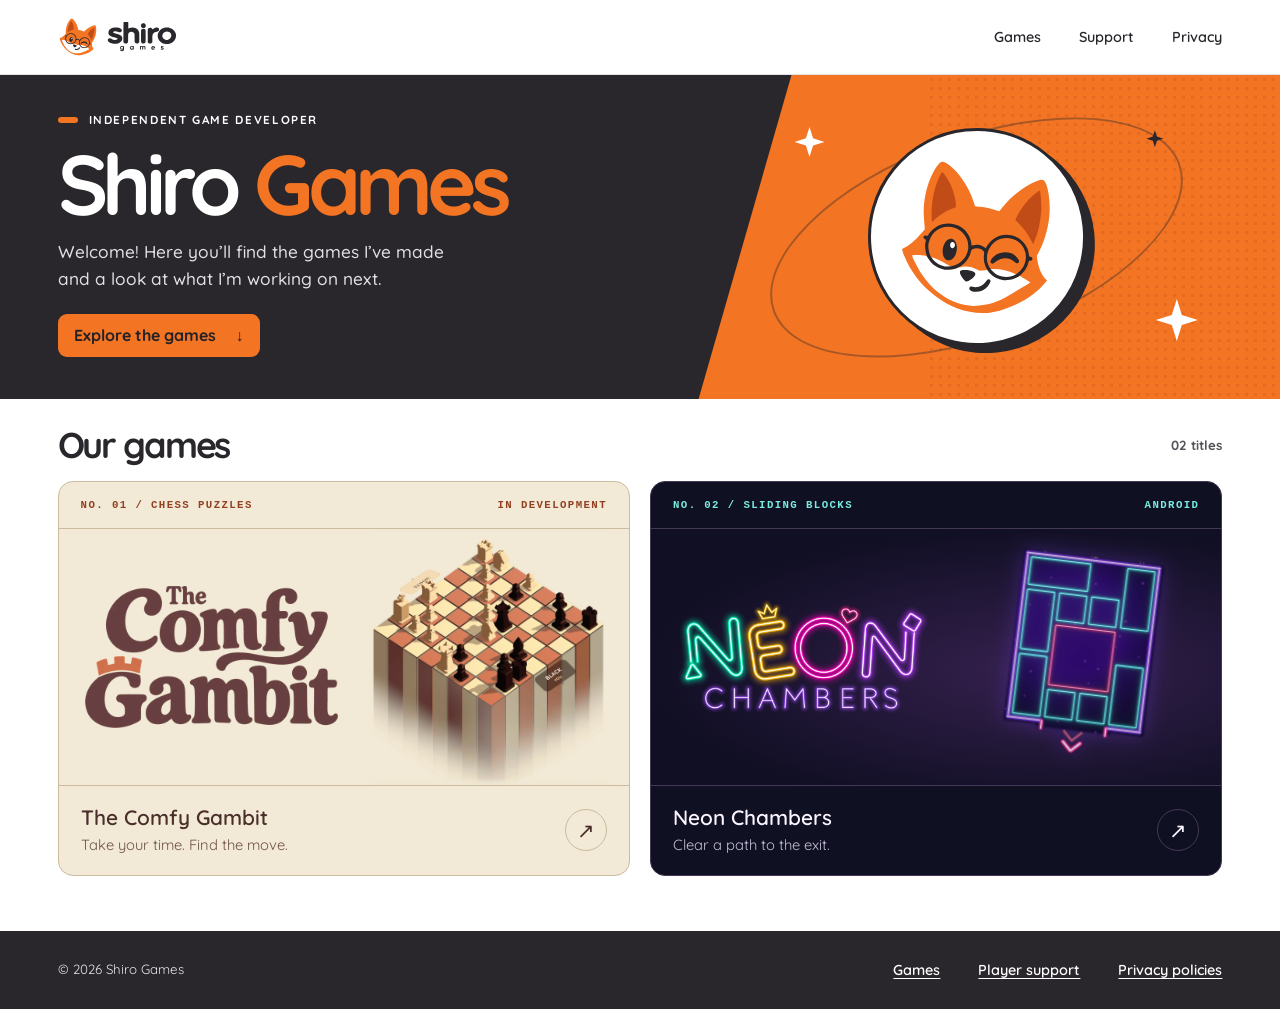
==== commit 64e8dfe4: "Introduce Shiro Games across genres on the homepage" ====
--- a/index.html
+++ b/index.html
@@ -1,6 +1,6 @@
 <!doctype html>
 <html lang="en"><head><meta charset="utf-8"><meta name="viewport" content="width=device-width, initial-scale=1">
-<title>The puzzle collection | Shiro Games</title><meta name="description" content="Discover The Comfy Gambit and Neon Chambers, two Android puzzle games from Shiro Games.">
+<title>Shiro Games | Independent game developer</title><meta name="description" content="Discover games by Shiro Games, including Neon Chambers and The Comfy Gambit, and see what’s in development.">
 <link rel="icon" href="/assets/fox.webp" type="image/webp"><link rel="stylesheet" href="/style.css?v=fox2"></head>
 <body class="home"><a class="skip" href="#main">Skip to content</a>
 <header class="top"><div class="wrap"><a class="brand" href="/"><img class="brand-fox" src="/assets/shiro-fox.svg" alt=""><img class="brand-type" src="/assets/shiro-type.svg" alt="Shiro Games"></a><nav aria-label="Main"><a href="/#games">Games</a><a href="/support.html">Support</a><a href="/privacy.html">Privacy</a></nav></div></header>
@@ -9,8 +9,8 @@
     <div class="wrap studio">
       <div class="studio-copy">
         <p class="kicker"><span class="signal"></span>Independent game developer</p>
-        <h1>Pick a <span>puzzle.</span></h1>
-        <p class="standfirst">Slide your way out of a neon maze or find a winning move above the clouds.</p>
+        <h1>Shiro <span>Games</span></h1>
+        <p class="standfirst">Welcome! Here you’ll find the games I’ve made and a look at what I’m working on next.</p>
         <a class="jump" href="#games">Explore the games <span aria-hidden="true">↓</span></a>
       </div>
       <div class="fox-print" aria-hidden="true"><div class="orbit"></div><div class="fox-disc"><img src="/assets/shiro-fox.svg" alt=""></div><i class="spark one"></i><i class="spark two"></i><i class="spark three"></i></div>
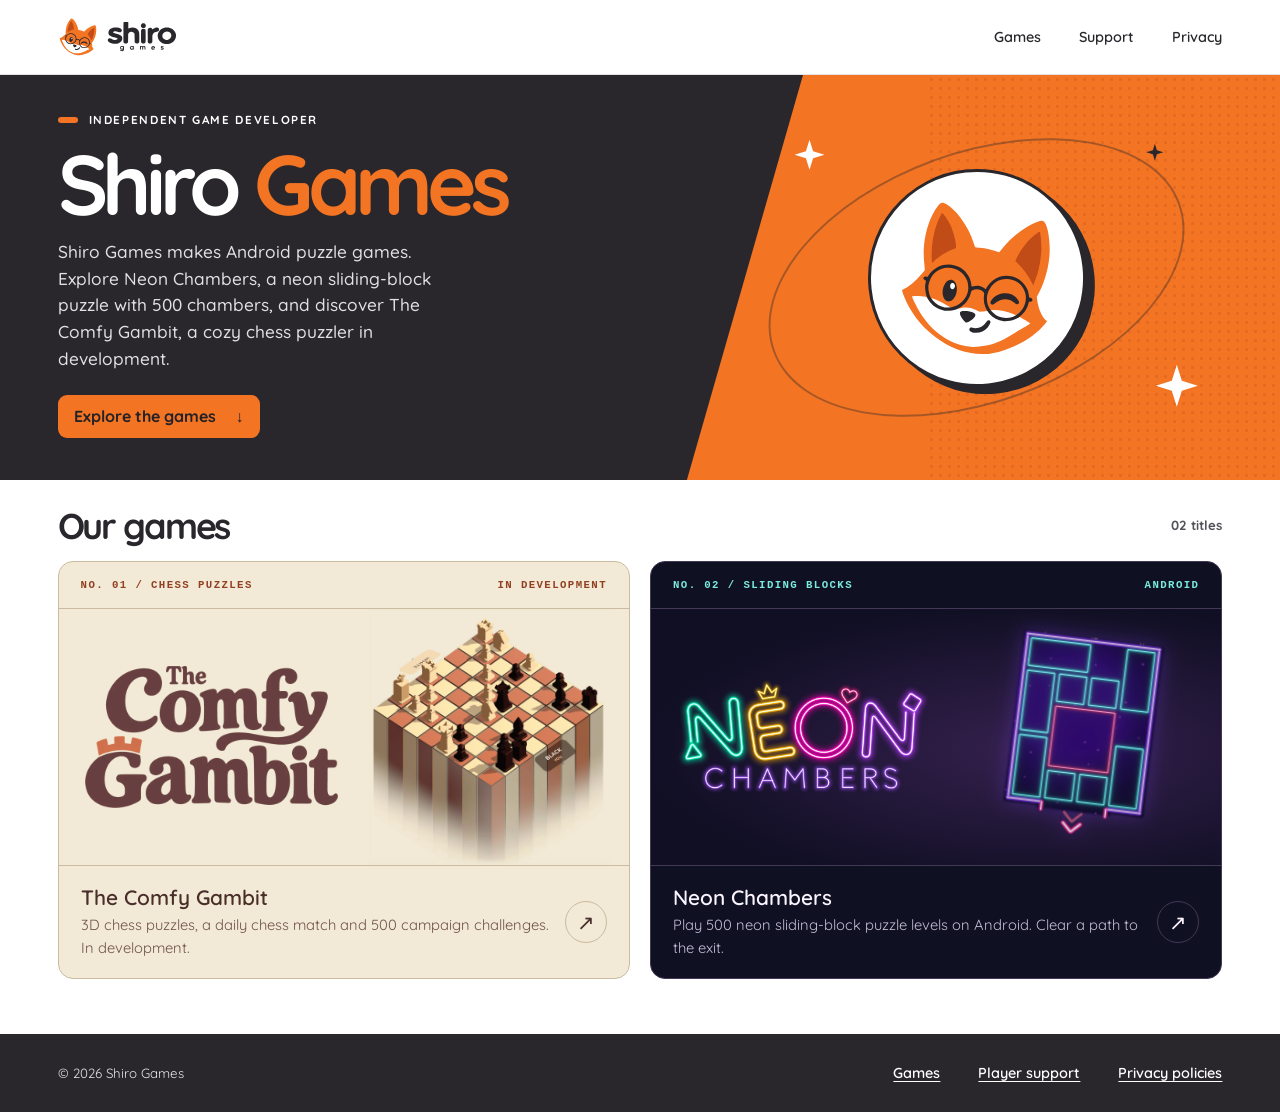
==== commit 0fc856b8: "Improve SEO canonical, search snippets and social metadata for index.html" ====
--- a/index.html
+++ b/index.html
@@ -1,6 +1,15 @@
 <!doctype html>
 <html lang="en"><head><meta charset="utf-8"><meta name="viewport" content="width=device-width, initial-scale=1">
-<title>Shiro Games | Independent game developer</title><meta name="description" content="Discover games by Shiro Games, including Neon Chambers and The Comfy Gambit, and see what’s in development.">
+<title>Shiro Games | Neon Chambers &amp; The Comfy Gambit</title><meta name="description" content="Explore Shiro Games&#39; independent Android puzzle games: play Neon Chambers, a neon sliding-block puzzle, and discover The Comfy Gambit, a cozy 3D chess puzzler.">
+<link rel="canonical" href="https://shirogames.site/">
+<meta property="og:type" content="website">
+<meta property="og:site_name" content="Shiro Games">
+<meta property="og:title" content="Shiro Games | Neon Chambers &amp; The Comfy Gambit">
+<meta property="og:description" content="Explore Shiro Games&#39; independent Android puzzle games: play Neon Chambers, a neon sliding-block puzzle, and discover The Comfy Gambit, a cozy 3D chess puzzler.">
+<meta property="og:url" content="https://shirogames.site/">
+<meta property="og:image" content="https://shirogames.site/assets/fox.webp">
+<meta name="twitter:card" content="summary_large_image">
+<script type="application/ld+json">{"@context":"https://schema.org","@graph":[{"@type":"Organization","@id":"https://shirogames.site/#organization","name":"Shiro Games","url":"https://shirogames.site/","logo":"https://shirogames.site/assets/shiro-fox.svg","description":"Independent video game developer creating mobile puzzle and chess games."},{"@type":"WebSite","@id":"https://shirogames.site/#website","name":"Shiro Games","url":"https://shirogames.site/","publisher":{"@id":"https://shirogames.site/#organization"},"inLanguage":"en"}]}</script>
 <link rel="icon" href="/assets/fox.webp" type="image/webp"><link rel="stylesheet" href="/style.css?v=fox2"></head>
 <body class="home"><a class="skip" href="#main">Skip to content</a>
 <header class="top"><div class="wrap"><a class="brand" href="/"><img class="brand-fox" src="/assets/shiro-fox.svg" alt=""><img class="brand-type" src="/assets/shiro-type.svg" alt="Shiro Games"></a><nav aria-label="Main"><a href="/#games">Games</a><a href="/support.html">Support</a><a href="/privacy.html">Privacy</a></nav></div></header>
@@ -10,7 +19,7 @@
       <div class="studio-copy">
         <p class="kicker"><span class="signal"></span>Independent game developer</p>
         <h1>Shiro <span>Games</span></h1>
-        <p class="standfirst">Welcome! Here you’ll find the games I’ve made and a look at what I’m working on next.</p>
+        <p class="standfirst">Shiro Games makes Android puzzle games. Explore Neon Chambers, a neon sliding-block puzzle with 500 chambers, and discover The Comfy Gambit, a cozy chess puzzler in development.</p>
         <a class="jump" href="#games">Explore the games <span aria-hidden="true">↓</span></a>
       </div>
       <div class="fox-print" aria-hidden="true"><div class="orbit"></div><div class="fox-disc"><img src="/assets/shiro-fox.svg" alt=""></div><i class="spark one"></i><i class="spark two"></i><i class="spark three"></i></div>
@@ -19,8 +28,8 @@
   <section class="wrap collection" id="games" aria-labelledby="games-title">
     <div class="labelrow"><h2 id="games-title">Our games</h2><span class="catalog-count">02 titles</span></div>
     <div class="shelf"><a class="card comfy" href="/the-comfy-gambit/"><div class="cardtop"><span class="num">No. 01 / Chess puzzles</span><span class="num">In development</span></div>
-<div class="plate"><img class="letter" src="/assets/comfy-logo.webp" alt=""><img class="board" src="/assets/comfy-board.webp?v=blend" alt=""></div><div class="cardbody"><div><h3>The Comfy Gambit</h3><p>Take your time. Find the move.</p></div><span class="arrow" aria-hidden="true">↗</span></div></a><a class="card neon" href="/neon-chambers-site/"><div class="cardtop"><span class="num">No. 02 / Sliding blocks</span><span class="num">Android</span></div>
-<div class="plate"><img class="letter" src="/assets/neon-logo.webp" alt=""><img class="board" src="/assets/neon-board.webp?v=full" alt=""></div><div class="cardbody"><div><h3>Neon Chambers</h3><p>Clear a path to the exit.</p></div><span class="arrow" aria-hidden="true">↗</span></div></a></div>
+<div class="plate"><img class="letter" src="/assets/comfy-logo.webp" alt=""><img class="board" src="/assets/comfy-board.webp?v=blend" alt=""></div><div class="cardbody"><div><h3>The Comfy Gambit</h3><p>3D chess puzzles, a daily chess match and 500 campaign challenges. In development.</p></div><span class="arrow" aria-hidden="true">↗</span></div></a><a class="card neon" href="/neon-chambers-site/"><div class="cardtop"><span class="num">No. 02 / Sliding blocks</span><span class="num">Android</span></div>
+<div class="plate"><img class="letter" src="/assets/neon-logo.webp" alt=""><img class="board" src="/assets/neon-board.webp?v=full" alt=""></div><div class="cardbody"><div><h3>Neon Chambers</h3><p>Play 500 neon sliding-block puzzle levels on Android. Clear a path to the exit.</p></div><span class="arrow" aria-hidden="true">↗</span></div></a></div>
   </section>
 </main>
 <footer class="foot"><div class="wrap"><small>© 2026 Shiro Games</small><div class="footlinks"><a href="/#games">Games</a><a href="/support.html">Player support</a><a href="/privacy.html">Privacy policies</a></div></div></footer></body></html>
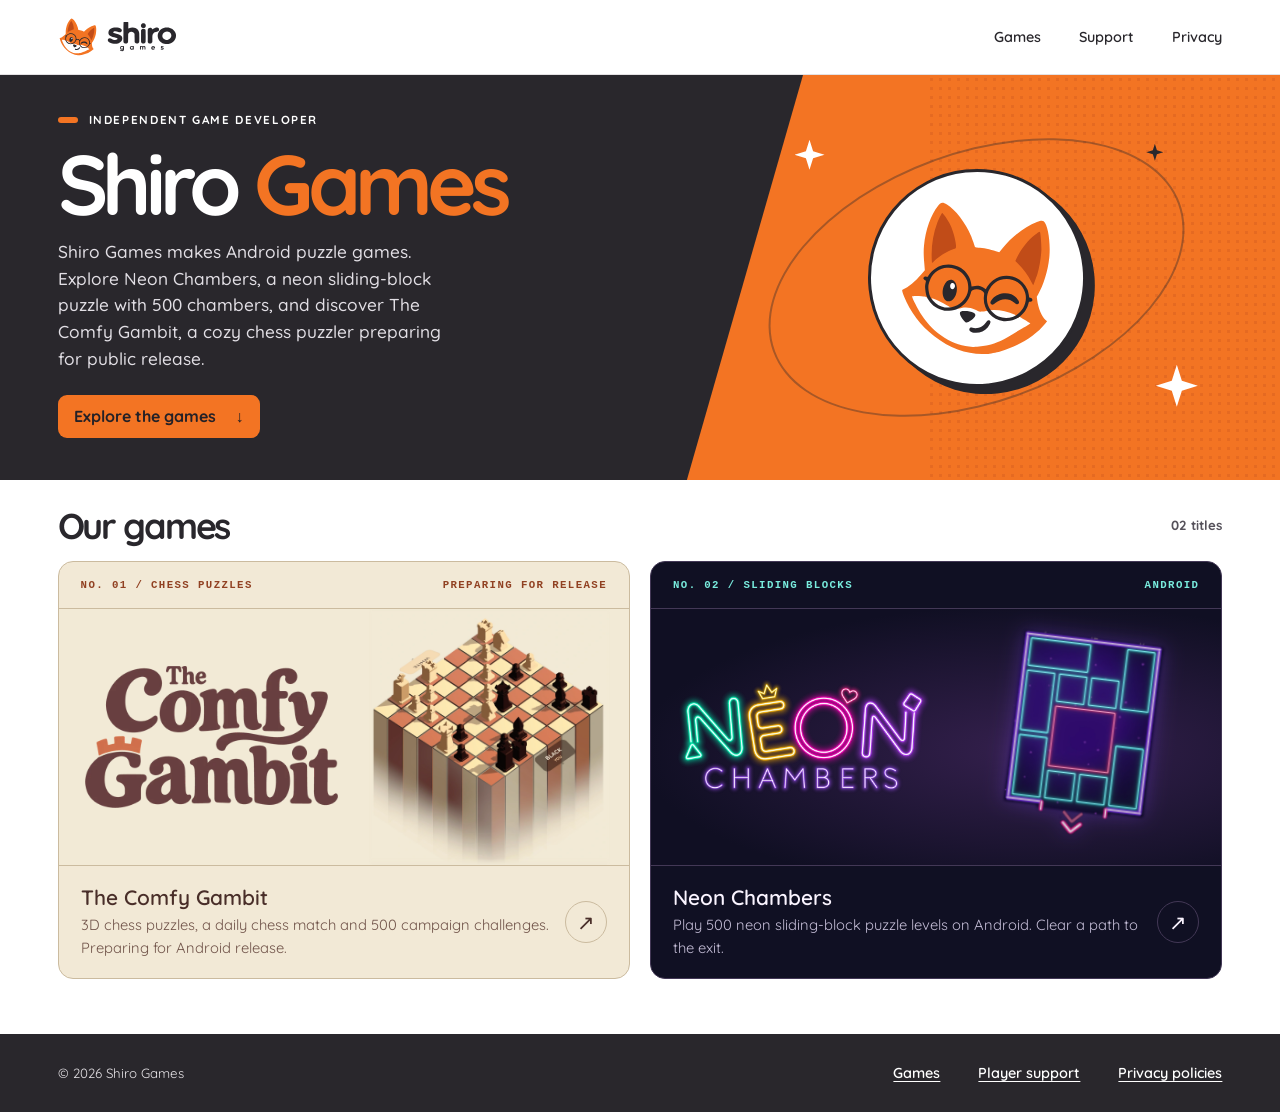
==== commit 3488f2e9: "Reflect Comfy Gambit release preparation on Shiro Games homepage" ====
--- a/index.html
+++ b/index.html
@@ -19,7 +19,7 @@
       <div class="studio-copy">
         <p class="kicker"><span class="signal"></span>Independent game developer</p>
         <h1>Shiro <span>Games</span></h1>
-        <p class="standfirst">Shiro Games makes Android puzzle games. Explore Neon Chambers, a neon sliding-block puzzle with 500 chambers, and discover The Comfy Gambit, a cozy chess puzzler in development.</p>
+        <p class="standfirst">Shiro Games makes Android puzzle games. Explore Neon Chambers, a neon sliding-block puzzle with 500 chambers, and discover The Comfy Gambit, a cozy chess puzzler preparing for public release.</p>
         <a class="jump" href="#games">Explore the games <span aria-hidden="true">↓</span></a>
       </div>
       <div class="fox-print" aria-hidden="true"><div class="orbit"></div><div class="fox-disc"><img src="/assets/shiro-fox.svg" alt=""></div><i class="spark one"></i><i class="spark two"></i><i class="spark three"></i></div>
@@ -27,8 +27,8 @@
   </section>
   <section class="wrap collection" id="games" aria-labelledby="games-title">
     <div class="labelrow"><h2 id="games-title">Our games</h2><span class="catalog-count">02 titles</span></div>
-    <div class="shelf"><a class="card comfy" href="/the-comfy-gambit/"><div class="cardtop"><span class="num">No. 01 / Chess puzzles</span><span class="num">In development</span></div>
-<div class="plate"><img class="letter" src="/assets/comfy-logo.webp" alt=""><img class="board" src="/assets/comfy-board.webp?v=blend" alt=""></div><div class="cardbody"><div><h3>The Comfy Gambit</h3><p>3D chess puzzles, a daily chess match and 500 campaign challenges. In development.</p></div><span class="arrow" aria-hidden="true">↗</span></div></a><a class="card neon" href="/neon-chambers-site/"><div class="cardtop"><span class="num">No. 02 / Sliding blocks</span><span class="num">Android</span></div>
+    <div class="shelf"><a class="card comfy" href="/the-comfy-gambit/"><div class="cardtop"><span class="num">No. 01 / Chess puzzles</span><span class="num">Preparing for release</span></div>
+<div class="plate"><img class="letter" src="/assets/comfy-logo.webp" alt=""><img class="board" src="/assets/comfy-board.webp?v=blend" alt=""></div><div class="cardbody"><div><h3>The Comfy Gambit</h3><p>3D chess puzzles, a daily chess match and 500 campaign challenges. Preparing for Android release.</p></div><span class="arrow" aria-hidden="true">↗</span></div></a><a class="card neon" href="/neon-chambers-site/"><div class="cardtop"><span class="num">No. 02 / Sliding blocks</span><span class="num">Android</span></div>
 <div class="plate"><img class="letter" src="/assets/neon-logo.webp" alt=""><img class="board" src="/assets/neon-board.webp?v=full" alt=""></div><div class="cardbody"><div><h3>Neon Chambers</h3><p>Play 500 neon sliding-block puzzle levels on Android. Clear a path to the exit.</p></div><span class="arrow" aria-hidden="true">↗</span></div></a></div>
   </section>
 </main>
